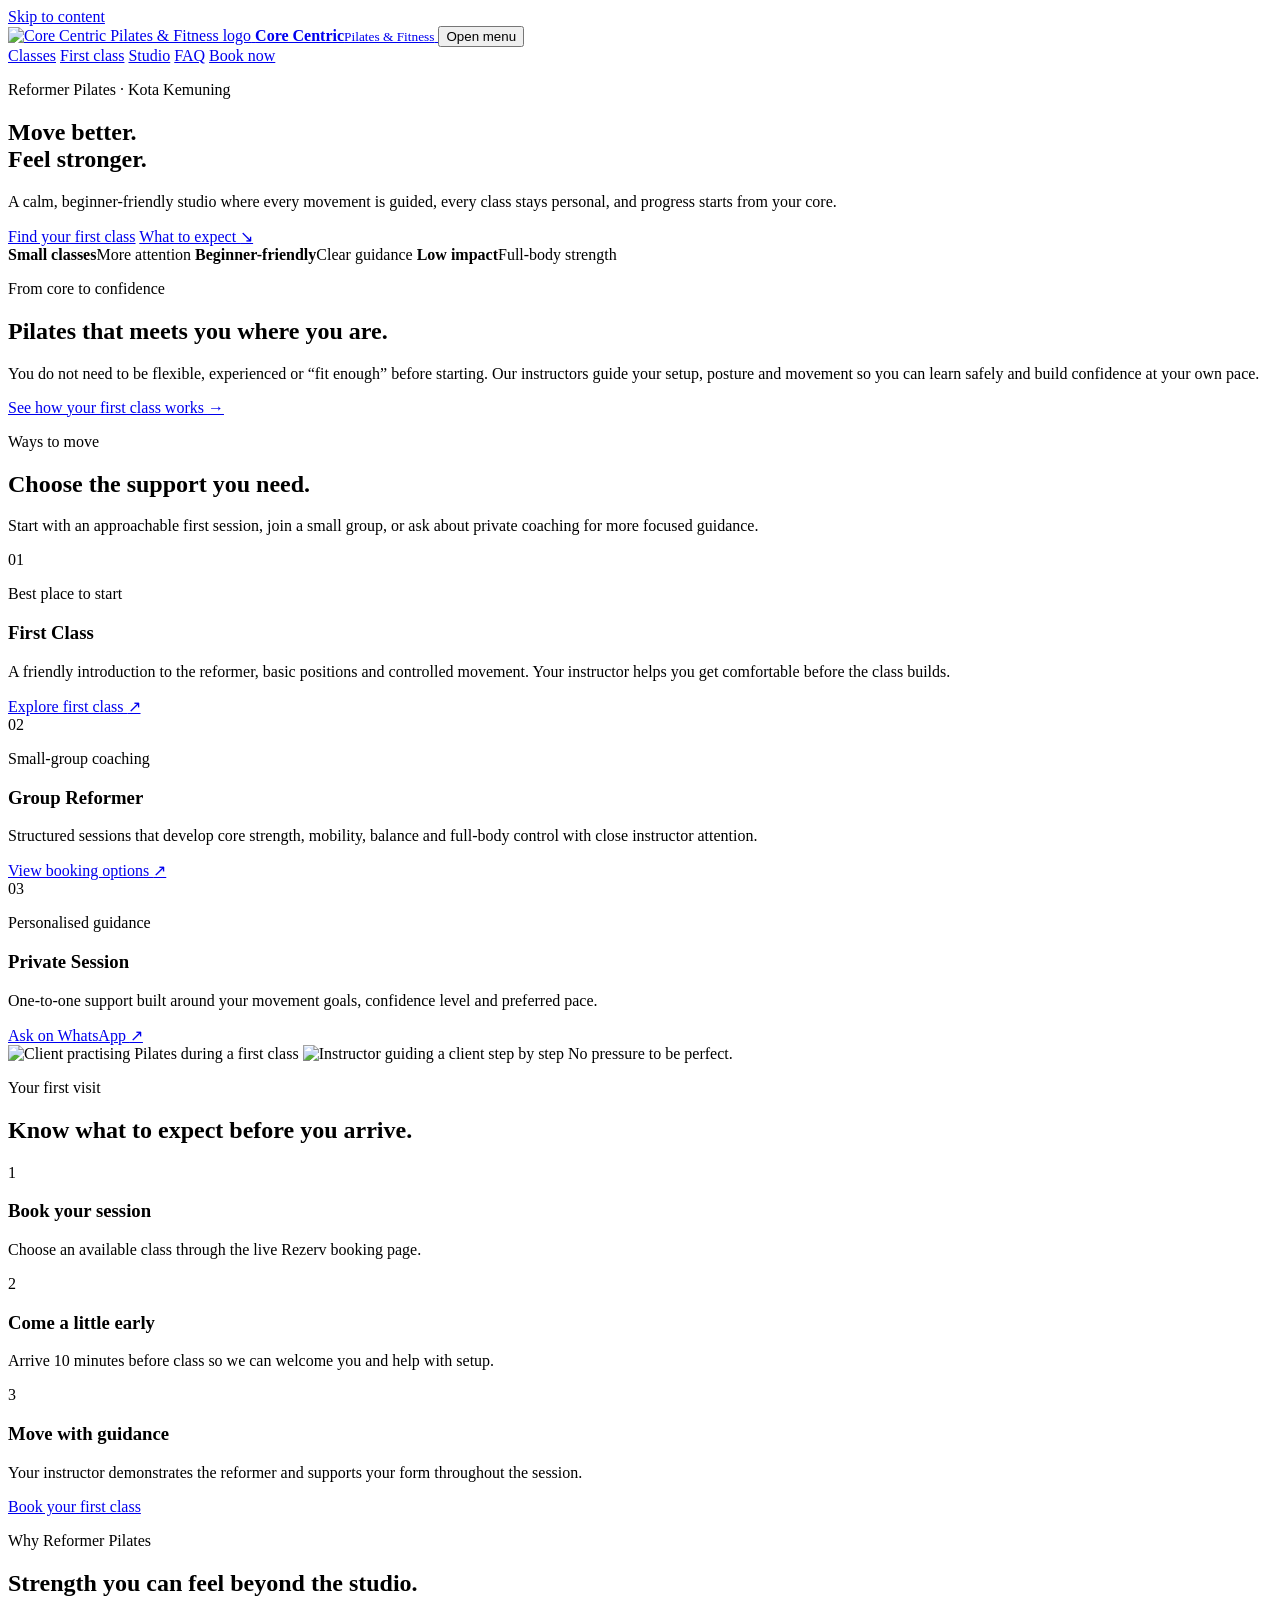
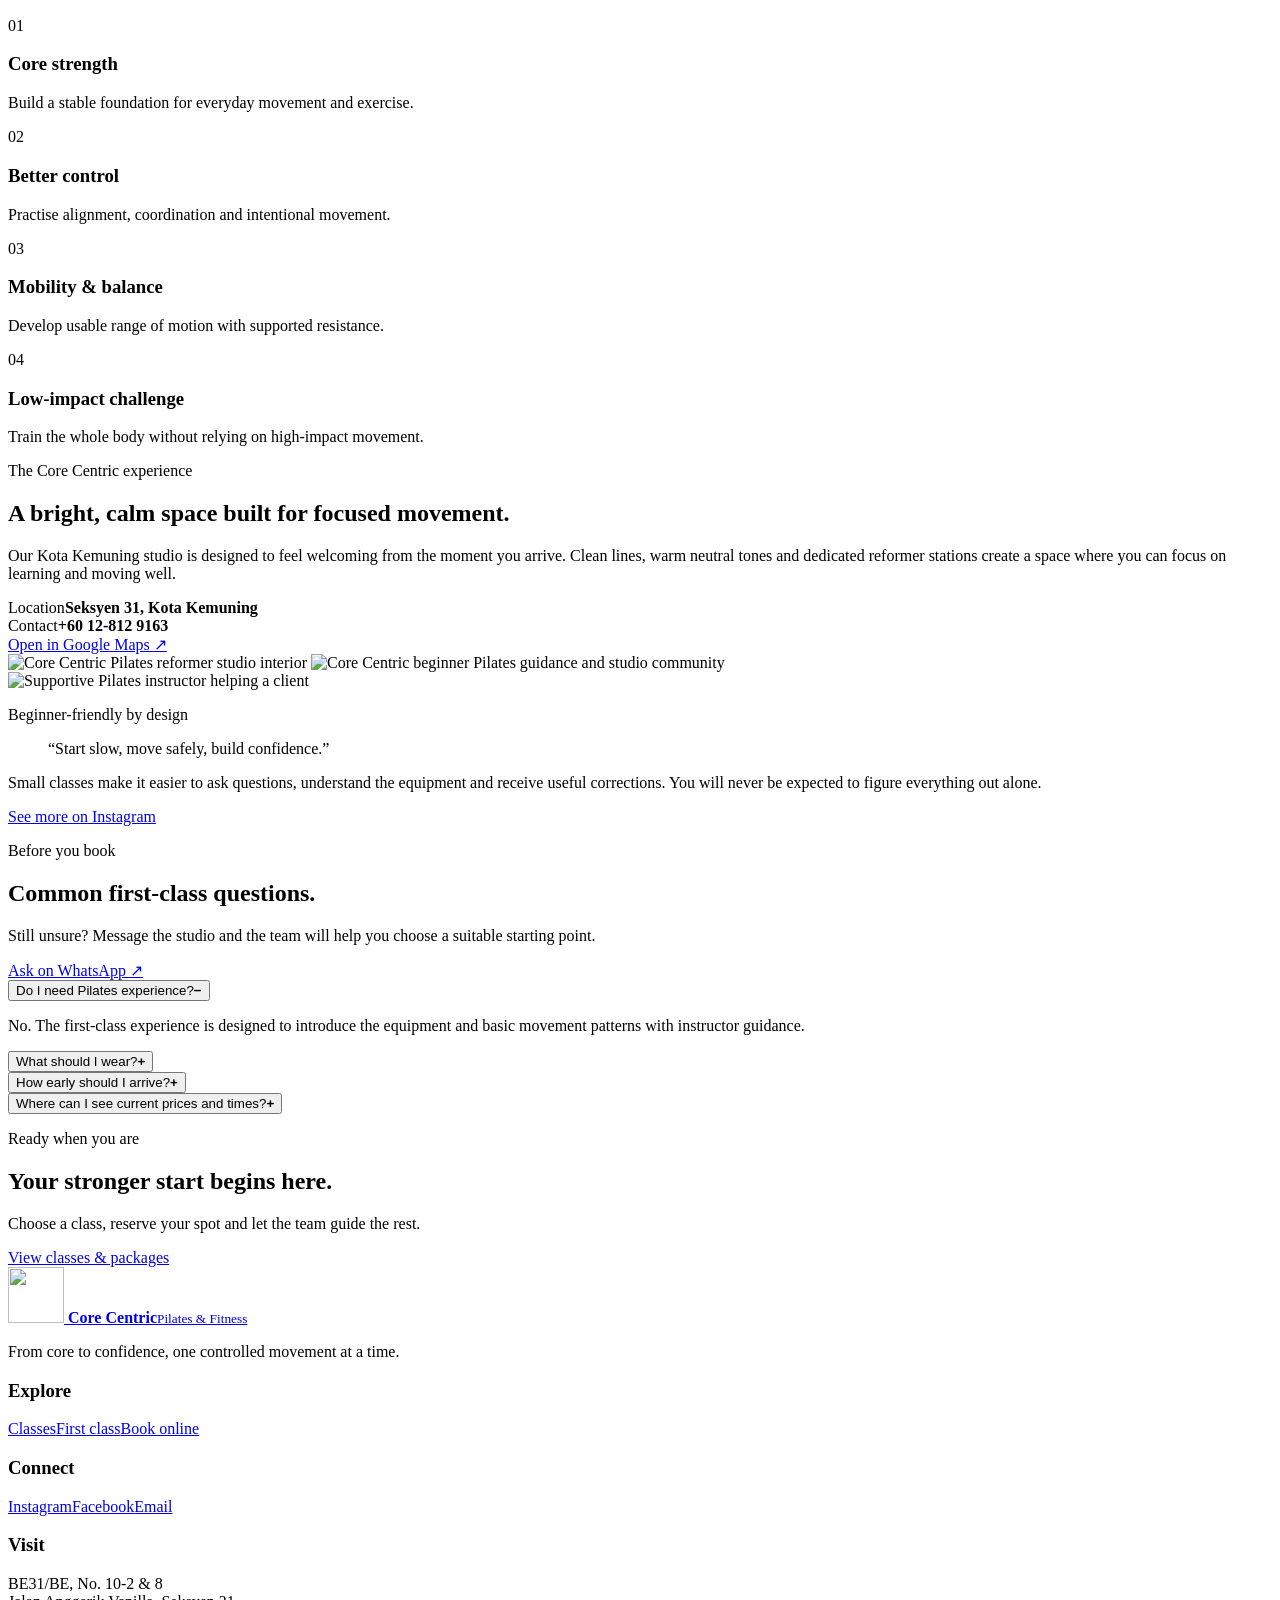
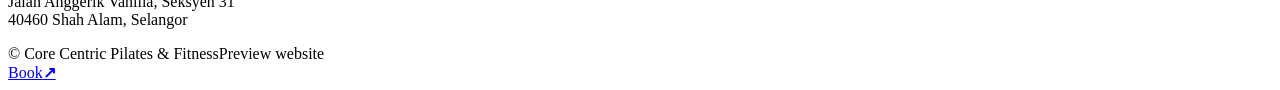
==== index.html @ 2a0571e1 "Build conversion-focused Core Centric homepage" ====
<!doctype html>
<html lang="en">
<head>
  <meta charset="utf-8">
  <meta name="viewport" content="width=device-width, initial-scale=1">
  <title>Core Centric Pilates & Fitness | Reformer Pilates Kota Kemuning</title>
  <meta name="description" content="Beginner-friendly Reformer Pilates in Kota Kemuning, Shah Alam. Small classes, clear guidance and a calm studio designed to build strength, flexibility and confidence.">
  <meta name="theme-color" content="#f7efe3">
  <meta property="og:type" content="website">
  <meta property="og:title" content="Core Centric Pilates & Fitness">
  <meta property="og:description" content="From core to confidence. Small-group Reformer Pilates in Kota Kemuning.">
  <meta property="og:image" content="assets/studio-cover.webp">
  <meta property="og:url" content="https://shukritobi.github.io/core-centric-pilates/">
  <link rel="canonical" href="https://shukritobi.github.io/core-centric-pilates/">
  <link rel="icon" href="assets/logo.png">
  <link rel="stylesheet" href="styles.css">
  <script type="application/ld+json">
  {
    "@context": "https://schema.org",
    "@type": ["ExerciseGym", "LocalBusiness"],
    "name": "Core Centric Pilates & Fitness",
    "description": "A beginner-friendly Pilates studio offering small-group Reformer Pilates and guided movement in Kota Kemuning, Shah Alam.",
    "url": "https://shukritobi.github.io/core-centric-pilates/",
    "image": "https://shukritobi.github.io/core-centric-pilates/assets/studio-cover.webp",
    "telephone": "+60128129163",
    "email": "welcome@core-centric.com",
    "priceRange": "$$",
    "address": {
      "@type": "PostalAddress",
      "streetAddress": "BE31/BE, No. 10-2 & 8, Jalan Anggerik Vanilla, Seksyen 31",
      "addressLocality": "Shah Alam",
      "addressRegion": "Selangor",
      "postalCode": "40460",
      "addressCountry": "MY"
    },
    "sameAs": [
      "https://www.instagram.com/corecentricpilates_my/",
      "https://www.facebook.com/profile.php?id=61569697973322",
      "https://linktr.ee/corecentricpilates_my"
    ]
  }
  </script>
</head>
<body>
  <a class="skip-link" href="#main">Skip to content</a>

  <header class="site-header" data-header>
    <div class="container nav-wrap">
      <a class="brand" href="#top" aria-label="Core Centric home">
        <img src="assets/logo.png" alt="Core Centric Pilates & Fitness logo" width="56" height="56">
        <span><strong>Core Centric</strong><small>Pilates & Fitness</small></span>
      </a>

      <button class="menu-toggle" type="button" aria-expanded="false" aria-controls="site-nav" data-menu-toggle>
        <span></span><span></span><span></span><span class="sr-only">Open menu</span>
      </button>

      <nav class="site-nav" id="site-nav" data-nav>
        <a href="#classes">Classes</a>
        <a href="#first-class">First class</a>
        <a href="#studio">Studio</a>
        <a href="#faq">FAQ</a>
        <a class="button button-small" href="booking.html">Book now</a>
      </nav>
    </div>
  </header>

  <main id="main">
    <section class="hero" id="top">
      <div class="hero-media" role="img" aria-label="Bright Core Centric Pilates reformer studio"></div>
      <div class="hero-overlay"></div>
      <div class="container hero-content reveal">
        <p class="eyebrow">Reformer Pilates · Kota Kemuning</p>
        <h1>Move better.<br>Feel stronger.</h1>
        <p class="hero-copy">A calm, beginner-friendly studio where every movement is guided, every class stays personal, and progress starts from your core.</p>
        <div class="hero-actions">
          <a class="button" href="booking.html">Find your first class</a>
          <a class="text-link light" href="#first-class">What to expect <span>↘</span></a>
        </div>
        <div class="hero-proof" aria-label="Studio highlights">
          <span><b>Small classes</b>More attention</span>
          <span><b>Beginner-friendly</b>Clear guidance</span>
          <span><b>Low impact</b>Full-body strength</span>
        </div>
      </div>
    </section>

    <section class="intro section">
      <div class="container intro-grid">
        <div class="section-heading reveal">
          <p class="eyebrow">From core to confidence</p>
          <h2>Pilates that meets you where you are.</h2>
        </div>
        <div class="intro-copy reveal delay-1">
          <p>You do not need to be flexible, experienced or “fit enough” before starting. Our instructors guide your setup, posture and movement so you can learn safely and build confidence at your own pace.</p>
          <a class="text-link" href="#first-class">See how your first class works <span>→</span></a>
        </div>
      </div>
    </section>

    <section class="classes section section-tint" id="classes">
      <div class="container">
        <div class="section-top reveal">
          <div>
            <p class="eyebrow">Ways to move</p>
            <h2>Choose the support you need.</h2>
          </div>
          <p>Start with an approachable first session, join a small group, or ask about private coaching for more focused guidance.</p>
        </div>

        <div class="class-grid">
          <article class="class-card featured reveal">
            <div class="card-number">01</div>
            <div>
              <p class="tag">Best place to start</p>
              <h3>First Class</h3>
              <p>A friendly introduction to the reformer, basic positions and controlled movement. Your instructor helps you get comfortable before the class builds.</p>
            </div>
            <a href="booking.html#first-class" aria-label="Book a first class">Explore first class <span>↗</span></a>
          </article>

          <article class="class-card reveal delay-1">
            <div class="card-number">02</div>
            <div>
              <p class="tag">Small-group coaching</p>
              <h3>Group Reformer</h3>
              <p>Structured sessions that develop core strength, mobility, balance and full-body control with close instructor attention.</p>
            </div>
            <a href="booking.html#group">View booking options <span>↗</span></a>
          </article>

          <article class="class-card reveal delay-2">
            <div class="card-number">03</div>
            <div>
              <p class="tag">Personalised guidance</p>
              <h3>Private Session</h3>
              <p>One-to-one support built around your movement goals, confidence level and preferred pace.</p>
            </div>
            <a href="https://wa.me/60128129163?text=Hi%20Core%20Centric%2C%20I%27d%20like%20to%20ask%20about%20a%20private%20Pilates%20session." target="_blank" rel="noopener">Ask on WhatsApp <span>↗</span></a>
          </article>
        </div>
      </div>
    </section>

    <section class="first-class section" id="first-class">
      <div class="container first-class-grid">
        <div class="visual-stack reveal">
          <img class="visual-main" src="assets/first-class.webp" alt="Client practising Pilates during a first class" loading="lazy">
          <img class="visual-float" src="assets/guided-step.webp" alt="Instructor guiding a client step by step" loading="lazy">
          <span class="visual-note">No pressure to be perfect.</span>
        </div>

        <div class="first-class-copy reveal delay-1">
          <p class="eyebrow">Your first visit</p>
          <h2>Know what to expect before you arrive.</h2>
          <div class="steps">
            <div class="step"><span>1</span><div><h3>Book your session</h3><p>Choose an available class through the live Rezerv booking page.</p></div></div>
            <div class="step"><span>2</span><div><h3>Come a little early</h3><p>Arrive 10 minutes before class so we can welcome you and help with setup.</p></div></div>
            <div class="step"><span>3</span><div><h3>Move with guidance</h3><p>Your instructor demonstrates the reformer and supports your form throughout the session.</p></div></div>
          </div>
          <a class="button" href="booking.html">Book your first class</a>
        </div>
      </div>
    </section>

    <section class="benefits section dark-section">
      <div class="container benefits-grid">
        <div class="benefits-heading reveal">
          <p class="eyebrow">Why Reformer Pilates</p>
          <h2>Strength you can feel beyond the studio.</h2>
        </div>
        <div class="benefit-list">
          <article class="reveal"><span>01</span><div><h3>Core strength</h3><p>Build a stable foundation for everyday movement and exercise.</p></div></article>
          <article class="reveal delay-1"><span>02</span><div><h3>Better control</h3><p>Practise alignment, coordination and intentional movement.</p></div></article>
          <article class="reveal delay-2"><span>03</span><div><h3>Mobility & balance</h3><p>Develop usable range of motion with supported resistance.</p></div></article>
          <article class="reveal delay-3"><span>04</span><div><h3>Low-impact challenge</h3><p>Train the whole body without relying on high-impact movement.</p></div></article>
        </div>
      </div>
    </section>

    <section class="studio section" id="studio">
      <div class="container studio-grid">
        <div class="studio-copy reveal">
          <p class="eyebrow">The Core Centric experience</p>
          <h2>A bright, calm space built for focused movement.</h2>
          <p>Our Kota Kemuning studio is designed to feel welcoming from the moment you arrive. Clean lines, warm neutral tones and dedicated reformer stations create a space where you can focus on learning and moving well.</p>
          <div class="studio-details">
            <div><span>Location</span><strong>Seksyen 31, Kota Kemuning</strong></div>
            <div><span>Contact</span><strong>+60 12-812 9163</strong></div>
          </div>
          <a class="text-link" href="https://www.google.com/maps/search/?api=1&query=BE31%2FBE%20No%2010-2%20%26%208%20Jalan%20Anggerik%20Vanilla%20Seksyen%2031%2040460%20Shah%20Alam" target="_blank" rel="noopener">Open in Google Maps <span>↗</span></a>
        </div>
        <div class="studio-gallery reveal delay-1">
          <img src="assets/studio-cover.webp" alt="Core Centric Pilates reformer studio interior" loading="lazy">
          <img src="assets/social-grid.webp" alt="Core Centric beginner Pilates guidance and studio community" loading="lazy">
        </div>
      </div>
    </section>

    <section class="confidence section section-tint">
      <div class="container confidence-grid">
        <img src="assets/beginner-support.webp" alt="Supportive Pilates instructor helping a client" loading="lazy" class="reveal">
        <div class="confidence-copy reveal delay-1">
          <p class="eyebrow">Beginner-friendly by design</p>
          <blockquote>“Start slow, move safely, build confidence.”</blockquote>
          <p>Small classes make it easier to ask questions, understand the equipment and receive useful corrections. You will never be expected to figure everything out alone.</p>
          <a class="button button-outline" href="https://www.instagram.com/corecentricpilates_my/" target="_blank" rel="noopener">See more on Instagram</a>
        </div>
      </div>
    </section>

    <section class="faq section" id="faq">
      <div class="container faq-grid">
        <div class="faq-heading reveal">
          <p class="eyebrow">Before you book</p>
          <h2>Common first-class questions.</h2>
          <p>Still unsure? Message the studio and the team will help you choose a suitable starting point.</p>
          <a class="text-link" href="https://wa.me/60128129163?text=Hi%20Core%20Centric%2C%20I%20have%20a%20question%20before%20booking%20my%20first%20class." target="_blank" rel="noopener">Ask on WhatsApp <span>↗</span></a>
        </div>
        <div class="accordion" data-accordion>
          <article class="accordion-item reveal">
            <button aria-expanded="true"><span>Do I need Pilates experience?</span><b>−</b></button>
            <div class="accordion-panel"><p>No. The first-class experience is designed to introduce the equipment and basic movement patterns with instructor guidance.</p></div>
          </article>
          <article class="accordion-item reveal delay-1">
            <button aria-expanded="false"><span>What should I wear?</span><b>+</b></button>
            <div class="accordion-panel" hidden><p>Wear comfortable fitted activewear that allows you to move freely. Grip socks are commonly used for reformer sessions; confirm with the studio before your visit.</p></div>
          </article>
          <article class="accordion-item reveal delay-2">
            <button aria-expanded="false"><span>How early should I arrive?</span><b>+</b></button>
            <div class="accordion-panel" hidden><p>For your first visit, arrive about 10 minutes early so there is time for check-in and an introduction to the reformer.</p></div>
          </article>
          <article class="accordion-item reveal delay-3">
            <button aria-expanded="false"><span>Where can I see current prices and times?</span><b>+</b></button>
            <div class="accordion-panel" hidden><p>Live package pricing, class availability and checkout are handled on Core Centric’s Rezerv booking page.</p></div>
          </article>
        </div>
      </div>
    </section>

    <section class="cta section">
      <div class="container cta-card reveal">
        <div>
          <p class="eyebrow">Ready when you are</p>
          <h2>Your stronger start begins here.</h2>
          <p>Choose a class, reserve your spot and let the team guide the rest.</p>
        </div>
        <a class="button button-light" href="booking.html">View classes & packages</a>
      </div>
    </section>
  </main>

  <footer class="site-footer">
    <div class="container footer-grid">
      <div class="footer-brand">
        <a class="brand" href="#top">
          <img src="assets/logo.png" alt="" width="56" height="56">
          <span><strong>Core Centric</strong><small>Pilates & Fitness</small></span>
        </a>
        <p>From core to confidence, one controlled movement at a time.</p>
      </div>
      <div><h3>Explore</h3><a href="#classes">Classes</a><a href="#first-class">First class</a><a href="booking.html">Book online</a></div>
      <div><h3>Connect</h3><a href="https://www.instagram.com/corecentricpilates_my/" target="_blank" rel="noopener">Instagram</a><a href="https://www.facebook.com/profile.php?id=61569697973322" target="_blank" rel="noopener">Facebook</a><a href="mailto:welcome@core-centric.com">Email</a></div>
      <div><h3>Visit</h3><p>BE31/BE, No. 10-2 & 8<br>Jalan Anggerik Vanilla, Seksyen 31<br>40460 Shah Alam, Selangor</p></div>
    </div>
    <div class="container footer-bottom"><span>© <span data-year></span> Core Centric Pilates & Fitness</span><span>Preview website</span></div>
  </footer>

  <a class="floating-book" href="booking.html"><span>Book</span><b>↗</b></a>
  <script src="script.js"></script>
</body>
</html>
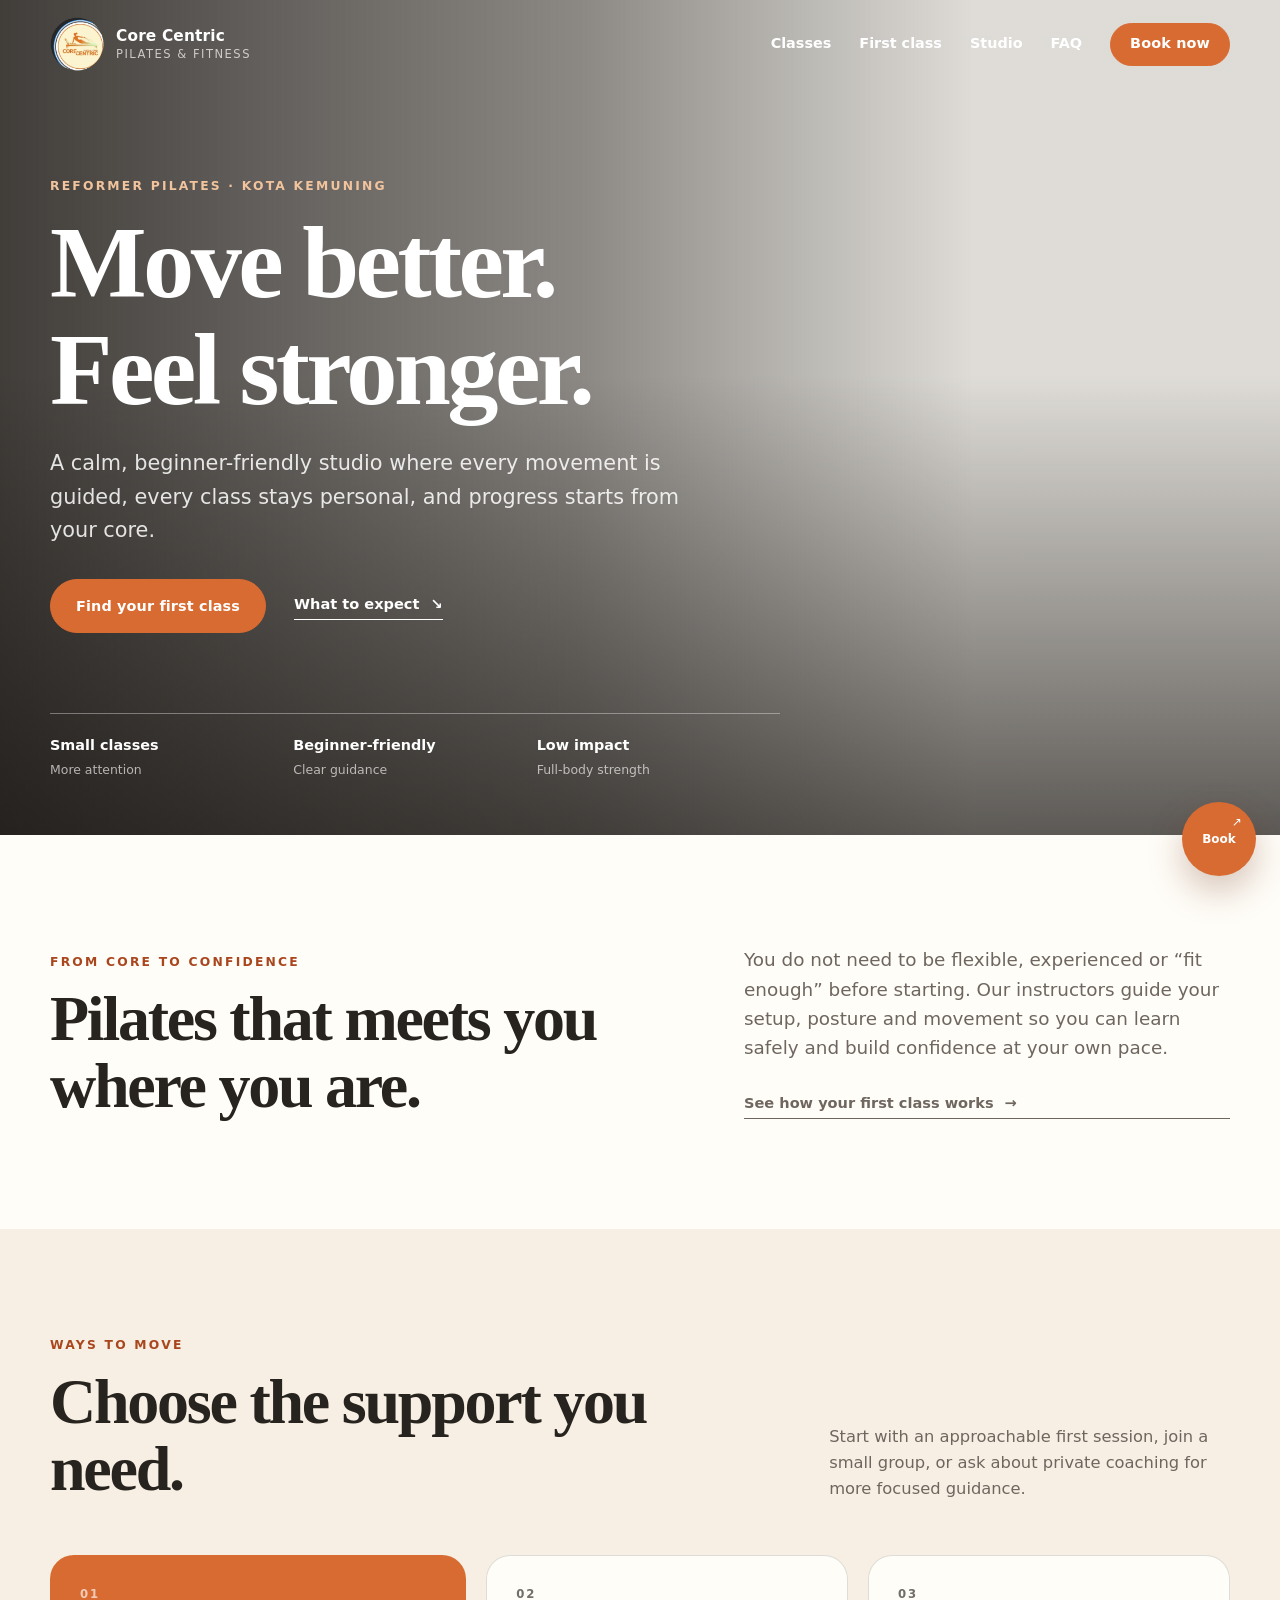
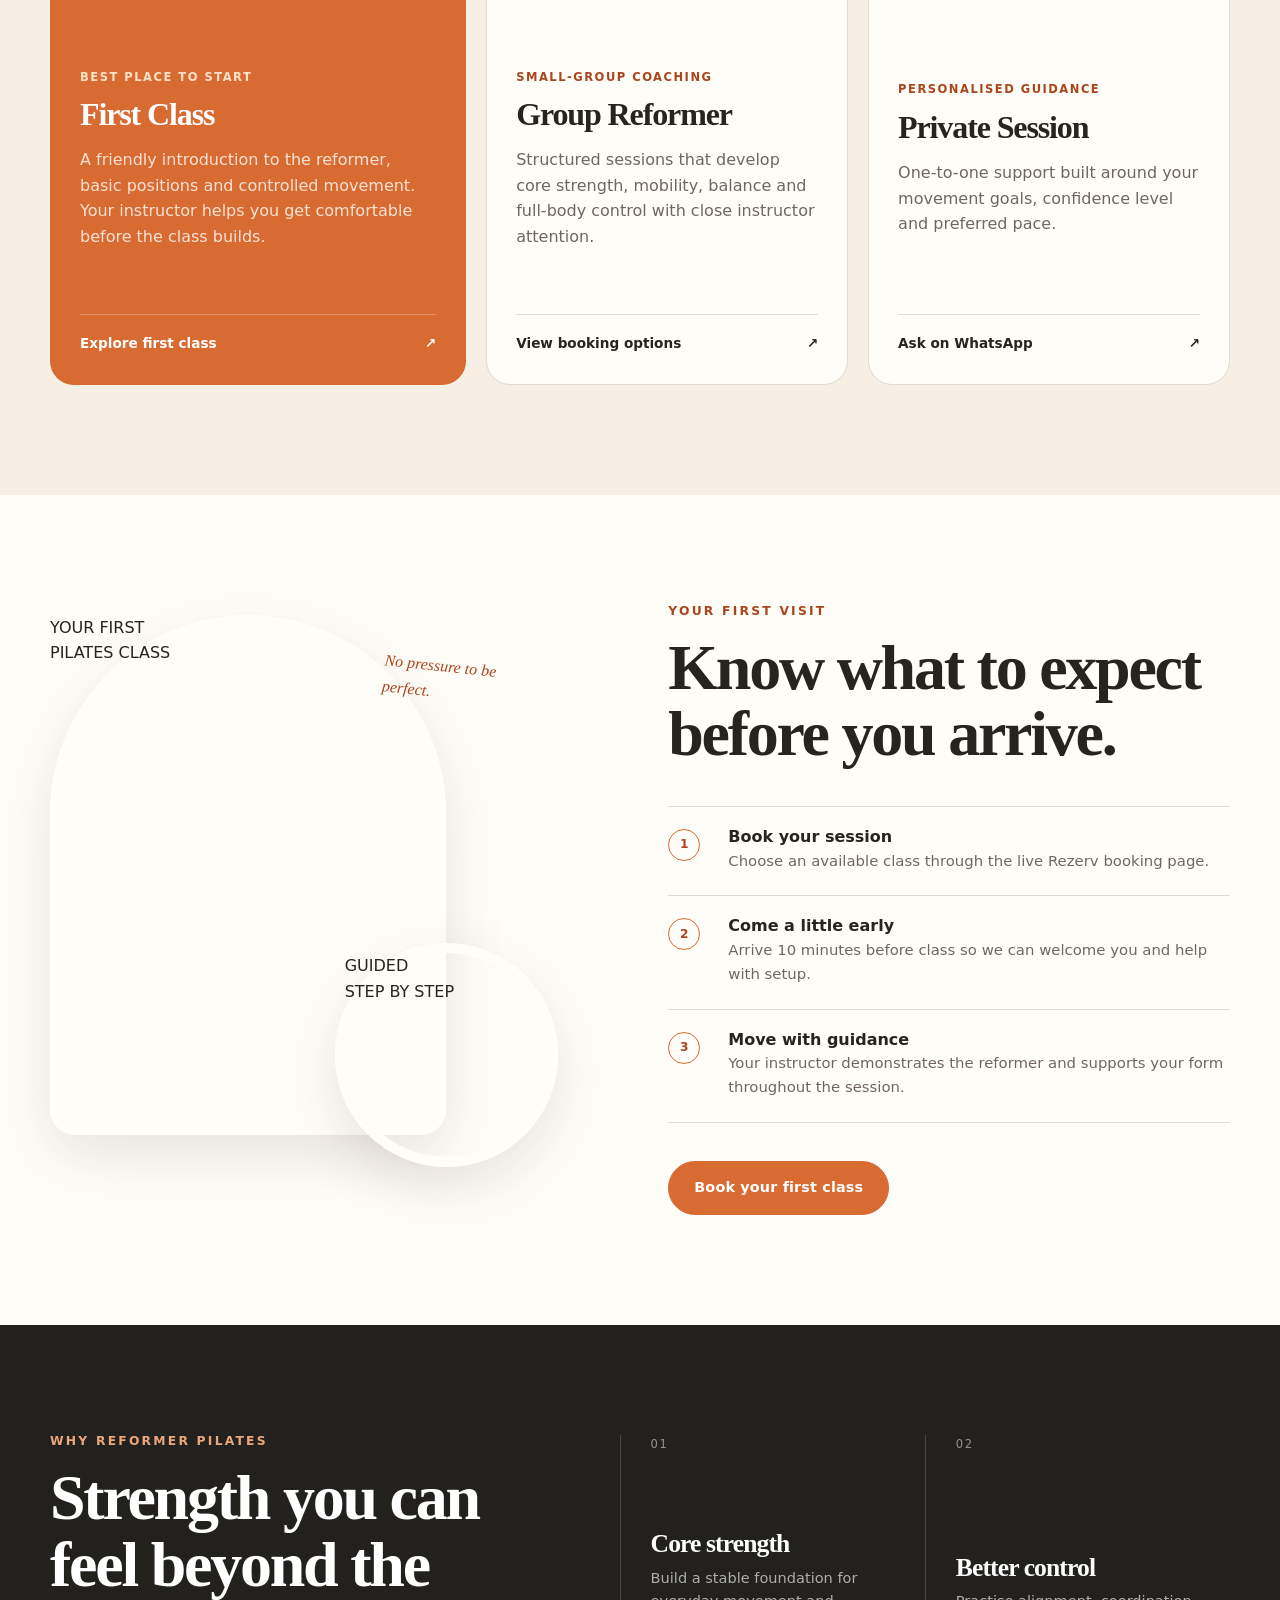
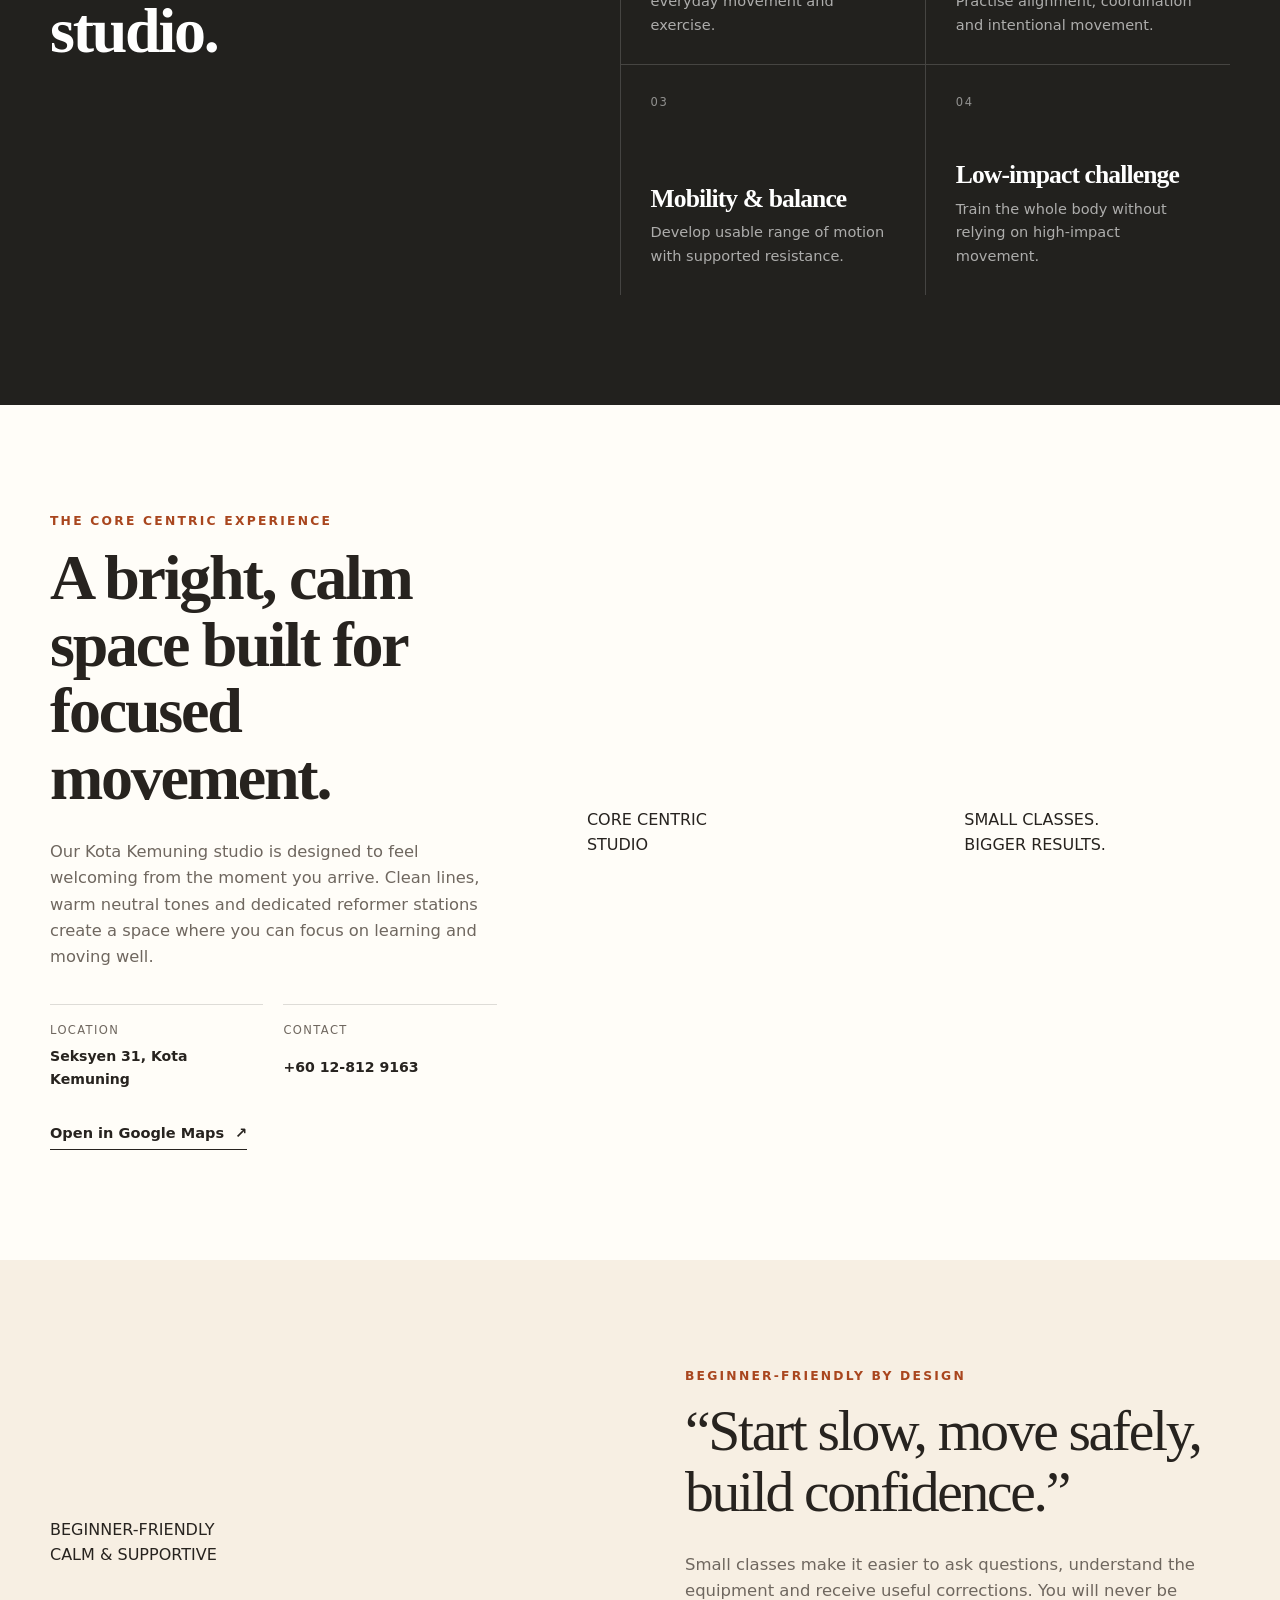
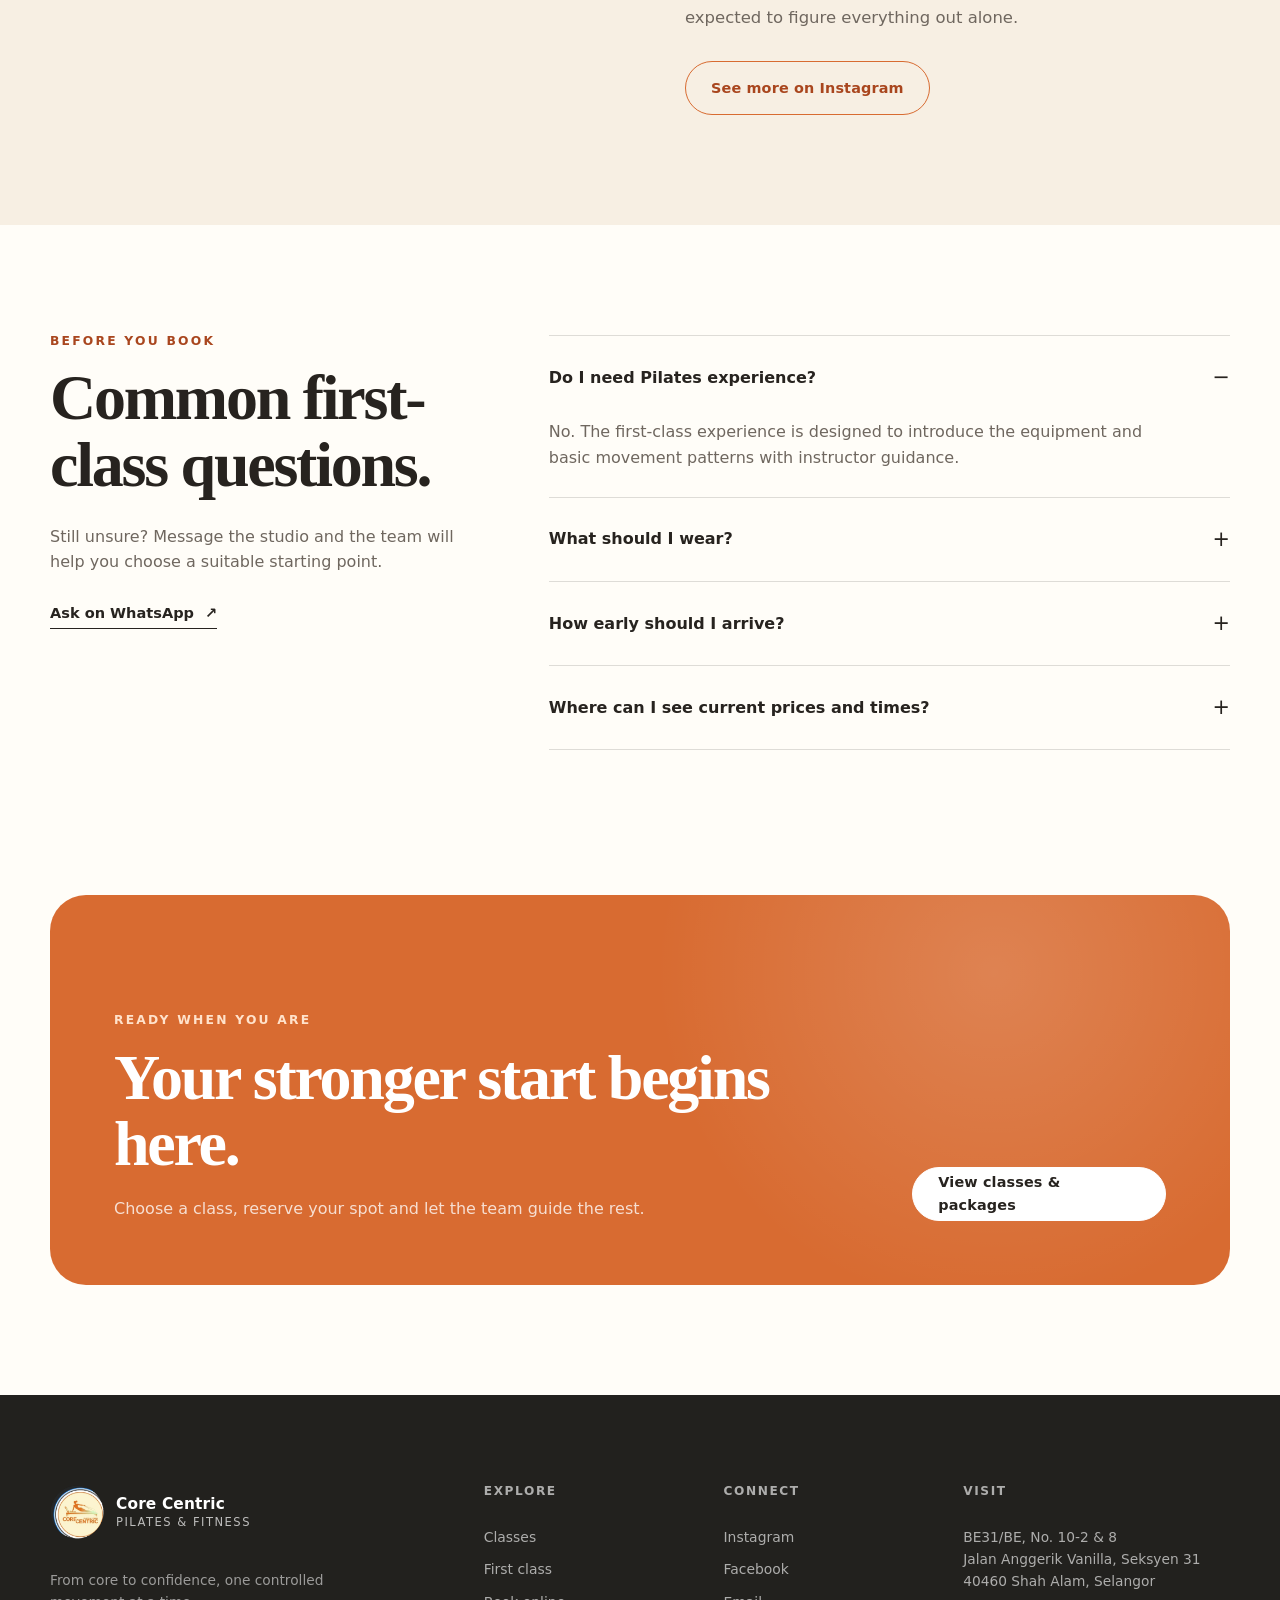
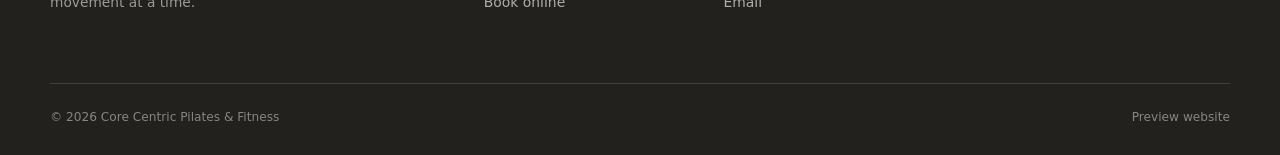
==== commit a5a5327b: "Use self-contained visual system and SVG brand asset" ====
--- a/index.html
+++ b/index.html
@@ -9,10 +9,10 @@
   <meta property="og:type" content="website">
   <meta property="og:title" content="Core Centric Pilates & Fitness">
   <meta property="og:description" content="From core to confidence. Small-group Reformer Pilates in Kota Kemuning.">
-  <meta property="og:image" content="assets/studio-cover.webp">
+  <meta property="og:image" content="assets/logo.svg">
   <meta property="og:url" content="https://shukritobi.github.io/core-centric-pilates/">
   <link rel="canonical" href="https://shukritobi.github.io/core-centric-pilates/">
-  <link rel="icon" href="assets/logo.png">
+  <link rel="icon" href="assets/logo.svg">
   <link rel="stylesheet" href="styles.css">
   <script type="application/ld+json">
   {
@@ -21,7 +21,7 @@
     "name": "Core Centric Pilates & Fitness",
     "description": "A beginner-friendly Pilates studio offering small-group Reformer Pilates and guided movement in Kota Kemuning, Shah Alam.",
     "url": "https://shukritobi.github.io/core-centric-pilates/",
-    "image": "https://shukritobi.github.io/core-centric-pilates/assets/studio-cover.webp",
+    "image": "https://shukritobi.github.io/core-centric-pilates/assets/logo.svg",
     "telephone": "+60128129163",
     "email": "welcome@core-centric.com",
     "priceRange": "$$",
@@ -47,7 +47,7 @@
   <header class="site-header" data-header>
     <div class="container nav-wrap">
       <a class="brand" href="#top" aria-label="Core Centric home">
-        <img src="assets/logo.png" alt="Core Centric Pilates & Fitness logo" width="56" height="56">
+        <img src="assets/logo.svg" alt="Core Centric Pilates & Fitness logo" width="56" height="56">
         <span><strong>Core Centric</strong><small>Pilates & Fitness</small></span>
       </a>
 
@@ -145,8 +145,8 @@
     <section class="first-class section" id="first-class">
       <div class="container first-class-grid">
         <div class="visual-stack reveal">
-          <img class="visual-main" src="assets/first-class.webp" alt="Client practising Pilates during a first class" loading="lazy">
-          <img class="visual-float" src="assets/guided-step.webp" alt="Instructor guiding a client step by step" loading="lazy">
+          <div class="visual-main visual-art visual-art-first" role="img" aria-label="A guided first Pilates class in a warm, welcoming studio"><span>YOUR FIRST<br>PILATES CLASS</span></div>
+          <div class="visual-float visual-art visual-art-guided" role="img" aria-label="An instructor guiding a beginner step by step"><span>GUIDED<br>STEP BY STEP</span></div>
           <span class="visual-note">No pressure to be perfect.</span>
         </div>
 
@@ -191,15 +191,15 @@
           <a class="text-link" href="https://www.google.com/maps/search/?api=1&query=BE31%2FBE%20No%2010-2%20%26%208%20Jalan%20Anggerik%20Vanilla%20Seksyen%2031%2040460%20Shah%20Alam" target="_blank" rel="noopener">Open in Google Maps <span>↗</span></a>
         </div>
         <div class="studio-gallery reveal delay-1">
-          <img src="assets/studio-cover.webp" alt="Core Centric Pilates reformer studio interior" loading="lazy">
-          <img src="assets/social-grid.webp" alt="Core Centric beginner Pilates guidance and studio community" loading="lazy">
+          <div class="studio-photo studio-photo-main" role="img" aria-label="Bright Core Centric Pilates reformer studio"><span>CORE CENTRIC<br>STUDIO</span></div>
+          <div class="studio-photo studio-photo-social" role="img" aria-label="Small classes and supportive Pilates coaching"><span>SMALL CLASSES.<br>BIGGER RESULTS.</span></div>
         </div>
       </div>
     </section>
 
     <section class="confidence section section-tint">
       <div class="container confidence-grid">
-        <img src="assets/beginner-support.webp" alt="Supportive Pilates instructor helping a client" loading="lazy" class="reveal">
+        <div class="confidence-photo reveal" role="img" aria-label="Supportive beginner-friendly Pilates coaching"><span>BEGINNER-FRIENDLY<br>CALM & SUPPORTIVE</span></div>
         <div class="confidence-copy reveal delay-1">
           <p class="eyebrow">Beginner-friendly by design</p>
           <blockquote>“Start slow, move safely, build confidence.”</blockquote>
@@ -254,7 +254,7 @@
     <div class="container footer-grid">
       <div class="footer-brand">
         <a class="brand" href="#top">
-          <img src="assets/logo.png" alt="" width="56" height="56">
+          <img src="assets/logo.svg" alt="" width="56" height="56">
           <span><strong>Core Centric</strong><small>Pilates & Fitness</small></span>
         </a>
         <p>From core to confidence, one controlled movement at a time.</p>
--- a/styles.css
+++ b/styles.css
@@ -0,0 +1,239 @@
+:root {
+  --cream: #f7efe3;
+  --cream-2: #fffaf3;
+  --paper: #fffdf8;
+  --ink: #27231f;
+  --muted: #6f675f;
+  --line: rgba(39, 35, 31, .15);
+  --orange: #d86b31;
+  --orange-dark: #a9461e;
+  --sage: #a9b39f;
+  --dark: #22211e;
+  --radius: 24px;
+  --shadow: 0 20px 60px rgba(68, 49, 31, .12);
+  --container: min(1180px, calc(100% - 40px));
+}
+
+* { box-sizing: border-box; }
+html { scroll-behavior: smooth; }
+body { margin: 0; font-family: Inter, ui-sans-serif, system-ui, -apple-system, BlinkMacSystemFont, "Segoe UI", sans-serif; color: var(--ink); background: var(--paper); line-height: 1.6; }
+img { max-width: 100%; display: block; }
+a { color: inherit; text-decoration: none; }
+button { font: inherit; }
+.container { width: var(--container); margin-inline: auto; }
+.section { padding: 110px 0; }
+.section-tint { background: var(--cream); }
+.sr-only { position: absolute; width: 1px; height: 1px; padding: 0; margin: -1px; overflow: hidden; clip: rect(0,0,0,0); white-space: nowrap; border: 0; }
+.skip-link { position: fixed; top: 10px; left: 10px; z-index: 999; padding: 10px 14px; background: #fff; transform: translateY(-160%); }
+.skip-link:focus { transform: translateY(0); }
+
+.eyebrow { margin: 0 0 18px; font-size: .77rem; line-height: 1; letter-spacing: .18em; font-weight: 800; text-transform: uppercase; color: var(--orange-dark); }
+h1, h2, h3 { margin: 0; font-family: Georgia, "Times New Roman", serif; line-height: 1.04; letter-spacing: -.035em; }
+h1 { font-size: clamp(3.7rem, 8vw, 7.4rem); }
+h2 { font-size: clamp(2.45rem, 5vw, 4.7rem); }
+h3 { font-size: clamp(1.4rem, 2.5vw, 2rem); }
+p { margin: 0; }
+
+.site-header { position: fixed; inset: 0 0 auto; z-index: 50; color: #fff; transition: background .3s, box-shadow .3s, color .3s; }
+.site-header.is-scrolled, .site-header.solid { background: rgba(255, 253, 248, .92); color: var(--ink); box-shadow: 0 10px 30px rgba(39,35,31,.08); backdrop-filter: blur(16px); }
+.nav-wrap { min-height: 88px; display: flex; align-items: center; justify-content: space-between; gap: 30px; }
+.brand { display: inline-flex; align-items: center; gap: 12px; }
+.brand img { width: 54px; height: 54px; object-fit: contain; }
+.brand span { display: grid; line-height: 1.08; }
+.brand strong { font-size: .96rem; letter-spacing: .01em; }
+.brand small { font-size: .72rem; opacity: .7; margin-top: 4px; text-transform: uppercase; letter-spacing: .13em; }
+.site-nav { display: flex; align-items: center; gap: 28px; font-size: .9rem; font-weight: 700; }
+.site-nav > a:not(.button) { position: relative; }
+.site-nav > a:not(.button)::after { content: ""; position: absolute; left: 0; right: 100%; bottom: -5px; height: 1px; background: currentColor; transition: right .25s; }
+.site-nav > a:hover::after { right: 0; }
+.menu-toggle { display: none; background: none; border: 0; padding: 8px; }
+.menu-toggle span:not(.sr-only) { width: 25px; height: 2px; display: block; margin: 5px 0; background: currentColor; }
+
+.button { display: inline-flex; align-items: center; justify-content: center; min-height: 54px; padding: 0 25px; border: 1px solid var(--orange); border-radius: 999px; background: var(--orange); color: #fff; font-size: .9rem; font-weight: 800; letter-spacing: .01em; transition: transform .2s, background .2s, box-shadow .2s; }
+.button:hover { transform: translateY(-2px); background: var(--orange-dark); box-shadow: 0 10px 25px rgba(169,70,30,.22); }
+.button-small { min-height: 43px; padding-inline: 19px; }
+.button-outline { background: transparent; color: var(--orange-dark); }
+.button-outline:hover { color: #fff; }
+.button-light { background: #fff; color: var(--ink); border-color: #fff; }
+.button-light:hover { color: #fff; }
+.text-link { display: inline-flex; align-items: center; gap: 11px; font-size: .91rem; font-weight: 800; border-bottom: 1px solid currentColor; padding-bottom: 4px; }
+.text-link span { transition: transform .2s; }
+.text-link:hover span { transform: translateX(4px); }
+.text-link.light { color: #fff; }
+
+.hero { position: relative; min-height: 790px; display: flex; align-items: flex-end; color: #fff; overflow: hidden; }
+.hero-media { position: absolute; inset: 0; background: url("assets/studio-cover.webp") center/cover no-repeat; transform: scale(1.035); }
+.hero-overlay { position: absolute; inset: 0; background: linear-gradient(90deg, rgba(23,19,16,.82) 0%, rgba(23,19,16,.5) 45%, rgba(23,19,16,.14) 76%), linear-gradient(0deg, rgba(23,19,16,.65), transparent 55%); }
+.hero-content { position: relative; z-index: 2; padding: 180px 0 55px; }
+.hero .eyebrow { color: #f2c49d; }
+.hero h1 { max-width: 760px; }
+.hero-copy { max-width: 640px; margin: 24px 0 32px; font-size: clamp(1.05rem, 2vw, 1.3rem); color: rgba(255,255,255,.86); }
+.hero-actions { display: flex; align-items: center; gap: 28px; flex-wrap: wrap; }
+.hero-proof { display: grid; grid-template-columns: repeat(3, minmax(0, 1fr)); max-width: 730px; gap: 0; margin-top: 80px; border-top: 1px solid rgba(255,255,255,.36); }
+.hero-proof span { display: grid; padding: 20px 24px 0 0; color: rgba(255,255,255,.65); font-size: .78rem; }
+.hero-proof b { color: #fff; font-size: .9rem; margin-bottom: 3px; }
+
+.intro-grid { display: grid; grid-template-columns: 1.1fr .9fr; gap: 100px; align-items: end; }
+.intro-copy { display: grid; gap: 28px; font-size: 1.15rem; color: var(--muted); }
+.section-heading h2 { max-width: 740px; }
+.section-top { display: grid; grid-template-columns: 1.15fr .65fr; gap: 70px; align-items: end; margin-bottom: 52px; }
+.section-top > p { color: var(--muted); font-size: 1.02rem; }
+
+.class-grid { display: grid; grid-template-columns: 1.15fr 1fr 1fr; gap: 20px; }
+.class-card { min-height: 430px; padding: 30px; border-radius: var(--radius); background: var(--paper); display: flex; flex-direction: column; justify-content: space-between; gap: 40px; box-shadow: inset 0 0 0 1px var(--line); transition: transform .25s, box-shadow .25s; }
+.class-card:hover { transform: translateY(-6px); box-shadow: var(--shadow); }
+.class-card.featured { background: var(--orange); color: #fff; box-shadow: none; }
+.class-card .card-number { font-size: .73rem; letter-spacing: .16em; font-weight: 900; opacity: .65; }
+.class-card .tag, .booking-card .tag { font-size: .72rem; text-transform: uppercase; letter-spacing: .13em; font-weight: 900; color: var(--orange-dark); margin-bottom: 12px; }
+.class-card.featured .tag { color: #ffe1c9; }
+.class-card h3 { margin-bottom: 16px; }
+.class-card p { color: var(--muted); }
+.class-card.featured p { color: rgba(255,255,255,.8); }
+.class-card > a { display: flex; justify-content: space-between; align-items: center; padding-top: 18px; border-top: 1px solid var(--line); font-size: .85rem; font-weight: 800; }
+.class-card.featured > a { border-color: rgba(255,255,255,.25); }
+
+.first-class-grid { display: grid; grid-template-columns: .95fr 1.05fr; gap: 110px; align-items: center; }
+.visual-stack { position: relative; min-height: 590px; }
+.visual-main { width: 78%; height: 520px; object-fit: cover; border-radius: 220px 220px 28px 28px; box-shadow: var(--shadow); }
+.visual-float { position: absolute; right: 0; bottom: 38px; width: 44%; aspect-ratio: 1/1; object-fit: cover; border: 10px solid var(--paper); border-radius: 50%; box-shadow: var(--shadow); }
+.visual-note { position: absolute; right: 5%; top: 40px; max-width: 150px; transform: rotate(6deg); font-family: Georgia, serif; font-style: italic; color: var(--orange-dark); }
+.first-class-copy > p:not(.eyebrow) { color: var(--muted); }
+.steps { display: grid; gap: 0; margin: 38px 0; }
+.step { display: grid; grid-template-columns: 42px 1fr; gap: 18px; padding: 22px 0; border-top: 1px solid var(--line); }
+.step:last-child { border-bottom: 1px solid var(--line); }
+.step > span { width: 32px; height: 32px; display: grid; place-items: center; border: 1px solid var(--orange); color: var(--orange-dark); border-radius: 50%; font-size: .76rem; font-weight: 900; }
+.step h3 { font-family: inherit; font-size: 1rem; letter-spacing: 0; margin: 0 0 4px; }
+.step p { color: var(--muted); font-size: .93rem; }
+
+.dark-section { background: var(--dark); color: #fff; }
+.dark-section .eyebrow { color: #e9a87b; }
+.benefits-grid { display: grid; grid-template-columns: .88fr 1.12fr; gap: 90px; }
+.benefit-list { display: grid; grid-template-columns: repeat(2, 1fr); }
+.benefit-list article { min-height: 230px; padding: 0 30px 28px; border-left: 1px solid rgba(255,255,255,.16); border-bottom: 1px solid rgba(255,255,255,.16); display: flex; flex-direction: column; justify-content: space-between; }
+.benefit-list article:nth-child(n+3) { padding-top: 28px; border-bottom: 0; }
+.benefit-list article > span { font-size: .72rem; letter-spacing: .14em; opacity: .5; }
+.benefit-list h3 { font-size: 1.6rem; margin-bottom: 8px; }
+.benefit-list p { color: rgba(255,255,255,.63); font-size: .91rem; }
+
+.studio-grid { display: grid; grid-template-columns: .82fr 1.18fr; gap: 90px; align-items: center; }
+.studio-copy > p:not(.eyebrow) { color: var(--muted); font-size: 1.02rem; margin: 28px 0 34px; }
+.studio-details { display: grid; grid-template-columns: 1fr 1fr; gap: 20px; margin-bottom: 30px; }
+.studio-details div { display: grid; padding-top: 16px; border-top: 1px solid var(--line); }
+.studio-details span { font-size: .72rem; text-transform: uppercase; letter-spacing: .12em; color: var(--muted); }
+.studio-details strong { font-size: .88rem; margin-top: 6px; }
+.studio-gallery { display: grid; grid-template-columns: 1.15fr .85fr; gap: 18px; align-items: end; }
+.studio-gallery img { width: 100%; object-fit: cover; border-radius: var(--radius); box-shadow: var(--shadow); }
+.studio-gallery img:first-child { height: 570px; }
+.studio-gallery img:last-child { height: 390px; }
+
+.confidence-grid { display: grid; grid-template-columns: 1fr 1fr; gap: 90px; align-items: center; }
+.confidence-grid > img { width: 100%; height: 580px; object-fit: cover; border-radius: 220px 220px 28px 28px; }
+.confidence-copy blockquote { margin: 0 0 30px; font-family: Georgia, serif; font-size: clamp(2.3rem, 4.5vw, 4.3rem); line-height: 1.06; letter-spacing: -.04em; }
+.confidence-copy > p:not(.eyebrow) { color: var(--muted); margin-bottom: 30px; font-size: 1.03rem; }
+
+.faq-grid { display: grid; grid-template-columns: .75fr 1.25fr; gap: 90px; }
+.faq-heading > p:not(.eyebrow) { color: var(--muted); margin: 25px 0; }
+.accordion-item { border-top: 1px solid var(--line); }
+.accordion-item:last-child { border-bottom: 1px solid var(--line); }
+.accordion-item button { width: 100%; border: 0; background: none; display: flex; justify-content: space-between; align-items: center; text-align: left; padding: 25px 0; font-weight: 800; color: var(--ink); cursor: pointer; }
+.accordion-item button b { font-size: 1.3rem; font-weight: 400; }
+.accordion-panel { padding: 0 55px 26px 0; color: var(--muted); }
+
+.cta { padding-top: 35px; }
+.cta-card { min-height: 390px; padding: 64px; border-radius: 36px; background: var(--orange); color: #fff; display: flex; align-items: flex-end; justify-content: space-between; gap: 50px; background-image: radial-gradient(circle at 80% 20%, rgba(255,255,255,.16), transparent 34%); }
+.cta-card .eyebrow { color: #ffe2cb; }
+.cta-card h2 { max-width: 760px; }
+.cta-card p:not(.eyebrow) { color: rgba(255,255,255,.78); margin-top: 18px; }
+
+.site-footer { padding: 90px 0 28px; background: var(--dark); color: #fff; }
+.footer-grid { display: grid; grid-template-columns: 1.5fr .7fr .7fr 1.1fr; gap: 70px; padding-bottom: 70px; }
+.footer-brand > p { margin-top: 22px; color: rgba(255,255,255,.55); max-width: 300px; }
+.footer-grid h3 { font-family: inherit; font-size: .76rem; letter-spacing: .13em; text-transform: uppercase; margin-bottom: 18px; }
+.footer-grid > div:not(.footer-brand) { display: flex; flex-direction: column; align-items: flex-start; gap: 10px; font-size: .87rem; color: rgba(255,255,255,.63); }
+.footer-grid a:hover { color: #fff; }
+.footer-grid p { font-size: .86rem; }
+.footer-bottom { padding-top: 24px; border-top: 1px solid rgba(255,255,255,.15); display: flex; justify-content: space-between; color: rgba(255,255,255,.45); font-size: .76rem; }
+.site-footer.compact { padding-top: 30px; }
+
+.floating-book { position: fixed; right: 24px; bottom: 24px; z-index: 40; width: 74px; height: 74px; border-radius: 50%; background: var(--orange); color: #fff; display: grid; place-items: center; line-height: 1; box-shadow: 0 15px 35px rgba(106,50,21,.28); font-size: .75rem; font-weight: 800; }
+.floating-book b { position: absolute; top: 14px; right: 14px; font-weight: 400; }
+
+.booking-page { background: var(--cream-2); }
+.booking-hero { padding: 180px 0 80px; background: var(--cream); }
+.booking-hero-grid { display: grid; grid-template-columns: 1.15fr .55fr; gap: 90px; align-items: end; }
+.booking-hero h1 { font-size: clamp(3.2rem, 7vw, 6.6rem); max-width: 800px; }
+.booking-hero p:not(.eyebrow) { color: var(--muted); font-size: 1.08rem; max-width: 720px; margin-top: 28px; }
+.booking-mini-card { padding: 28px; border-radius: var(--radius); background: var(--paper); display: grid; gap: 20px; box-shadow: var(--shadow); }
+.booking-mini-card img { width: 82px; }
+.booking-mini-card div { display: grid; }
+.booking-mini-card span { color: var(--muted); font-size: .88rem; }
+.booking-mini-card a { color: var(--orange-dark); font-weight: 800; font-size: .86rem; }
+.booking-grid { display: grid; grid-template-columns: repeat(3, 1fr); gap: 22px; }
+.booking-card { padding: 38px; min-height: 510px; border-radius: var(--radius); background: var(--paper); box-shadow: inset 0 0 0 1px var(--line); display: flex; flex-direction: column; }
+.booking-card h2 { font-size: 2.7rem; }
+.booking-card > p:not(.tag) { color: var(--muted); margin: 22px 0; }
+.booking-card ul { margin: 0 0 32px; padding: 22px 0 0; list-style: none; border-top: 1px solid var(--line); display: grid; gap: 12px; color: var(--muted); font-size: .9rem; }
+.booking-card li::before { content: "✓"; color: var(--orange); margin-right: 9px; font-weight: 900; }
+.booking-card .button { margin-top: auto; text-align: center; }
+.booking-note-grid { display: grid; grid-template-columns: 1fr .8fr; gap: 90px; align-items: end; }
+.booking-note-grid > p { color: var(--muted); font-size: 1.05rem; }
+
+.reveal { opacity: 0; transform: translateY(22px); transition: opacity .7s ease, transform .7s ease; }
+.reveal.is-visible { opacity: 1; transform: translateY(0); }
+.delay-1 { transition-delay: .08s; }
+.delay-2 { transition-delay: .16s; }
+.delay-3 { transition-delay: .24s; }
+
+@media (max-width: 960px) {
+  .section { padding: 82px 0; }
+  .menu-toggle { display: block; position: relative; z-index: 60; color: inherit; }
+  .site-nav { position: fixed; inset: 0; padding: 130px 30px 40px; background: var(--paper); color: var(--ink); flex-direction: column; align-items: stretch; gap: 0; transform: translateX(100%); transition: transform .3s ease; }
+  .site-nav.is-open { transform: translateX(0); }
+  .site-nav a { padding: 18px 0; border-bottom: 1px solid var(--line); }
+  .site-nav .button { margin-top: 20px; }
+  .hero { min-height: 760px; }
+  .intro-grid, .section-top, .first-class-grid, .benefits-grid, .studio-grid, .confidence-grid, .faq-grid, .booking-hero-grid, .booking-note-grid { grid-template-columns: 1fr; gap: 55px; }
+  .class-grid, .booking-grid { grid-template-columns: 1fr; }
+  .class-card { min-height: 350px; }
+  .studio-gallery { grid-template-columns: 1fr 1fr; }
+  .studio-gallery img:first-child { height: 430px; }
+  .studio-gallery img:last-child { height: 330px; }
+  .footer-grid { grid-template-columns: 1.2fr 1fr 1fr; }
+  .footer-grid > div:last-child { grid-column: 1 / -1; }
+  .cta-card { align-items: flex-start; flex-direction: column; }
+}
+
+@media (max-width: 640px) {
+  :root { --container: min(100% - 28px, 1180px); --radius: 20px; }
+  .section { padding: 68px 0; }
+  .nav-wrap { min-height: 76px; }
+  .brand img { width: 46px; height: 46px; }
+  .brand small { display: none; }
+  h1 { font-size: clamp(3.1rem, 18vw, 5.3rem); }
+  h2 { font-size: clamp(2.25rem, 12vw, 3.7rem); }
+  .hero { min-height: 760px; }
+  .hero-content { padding-bottom: 34px; }
+  .hero-proof { grid-template-columns: 1fr; margin-top: 55px; }
+  .hero-proof span { padding: 12px 0; border-bottom: 1px solid rgba(255,255,255,.15); }
+  .visual-stack { min-height: 500px; }
+  .visual-main { width: 86%; height: 450px; }
+  .visual-float { width: 48%; }
+  .benefit-list { grid-template-columns: 1fr; }
+  .benefit-list article, .benefit-list article:nth-child(n+3) { min-height: 190px; padding: 25px 0; border-left: 0; border-bottom: 1px solid rgba(255,255,255,.16); }
+  .studio-details, .studio-gallery { grid-template-columns: 1fr; }
+  .studio-gallery img:first-child, .studio-gallery img:last-child { height: auto; }
+  .confidence-grid > img { height: 460px; }
+  .cta-card { padding: 38px 28px; min-height: 420px; }
+  .footer-grid { grid-template-columns: 1fr 1fr; gap: 40px 25px; }
+  .footer-brand, .footer-grid > div:last-child { grid-column: 1 / -1; }
+  .footer-bottom { flex-direction: column; gap: 8px; }
+  .floating-book { width: 64px; height: 64px; right: 14px; bottom: 14px; }
+  .booking-hero { padding-top: 140px; }
+  .booking-card { padding: 28px; min-height: 470px; }
+}
+
+@media (prefers-reduced-motion: reduce) {
+  html { scroll-behavior: auto; }
+  *, *::before, *::after { animation-duration: .01ms !important; transition-duration: .01ms !important; }
+  .reveal { opacity: 1; transform: none; }
+}
